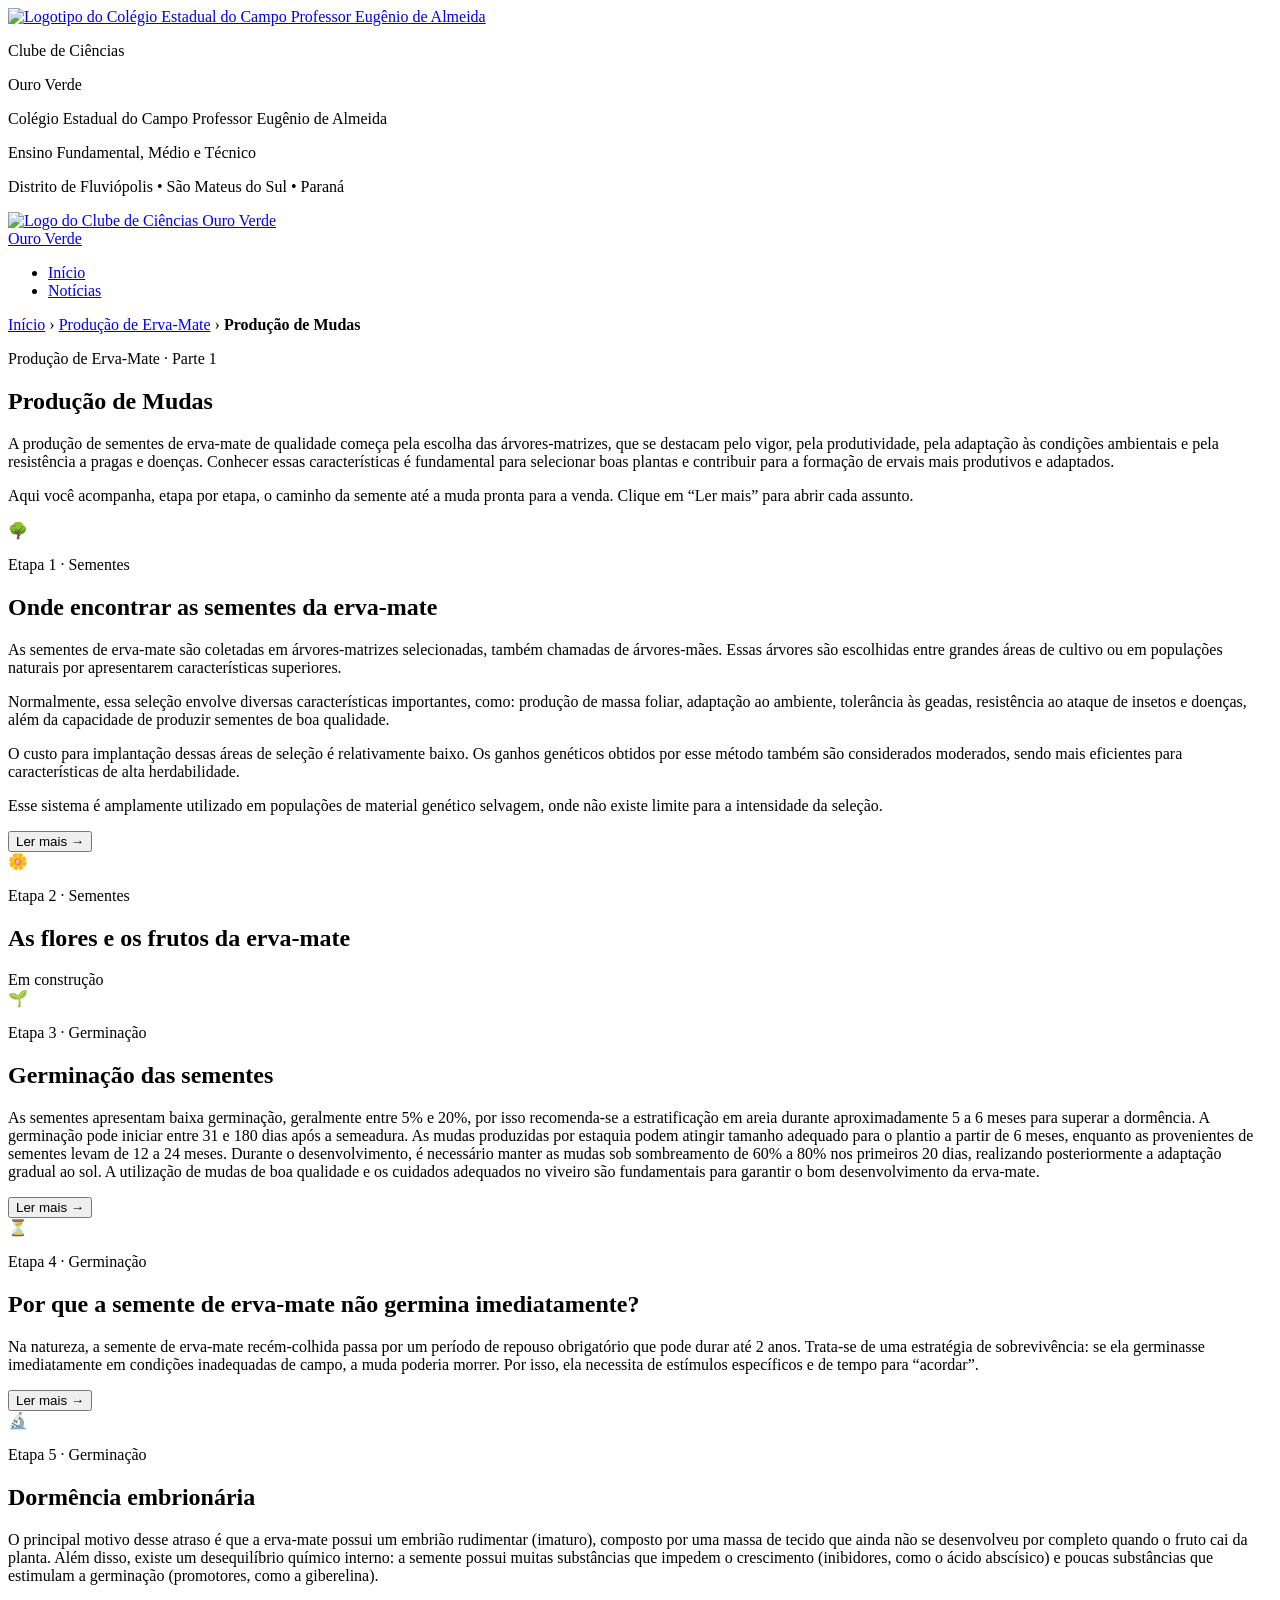
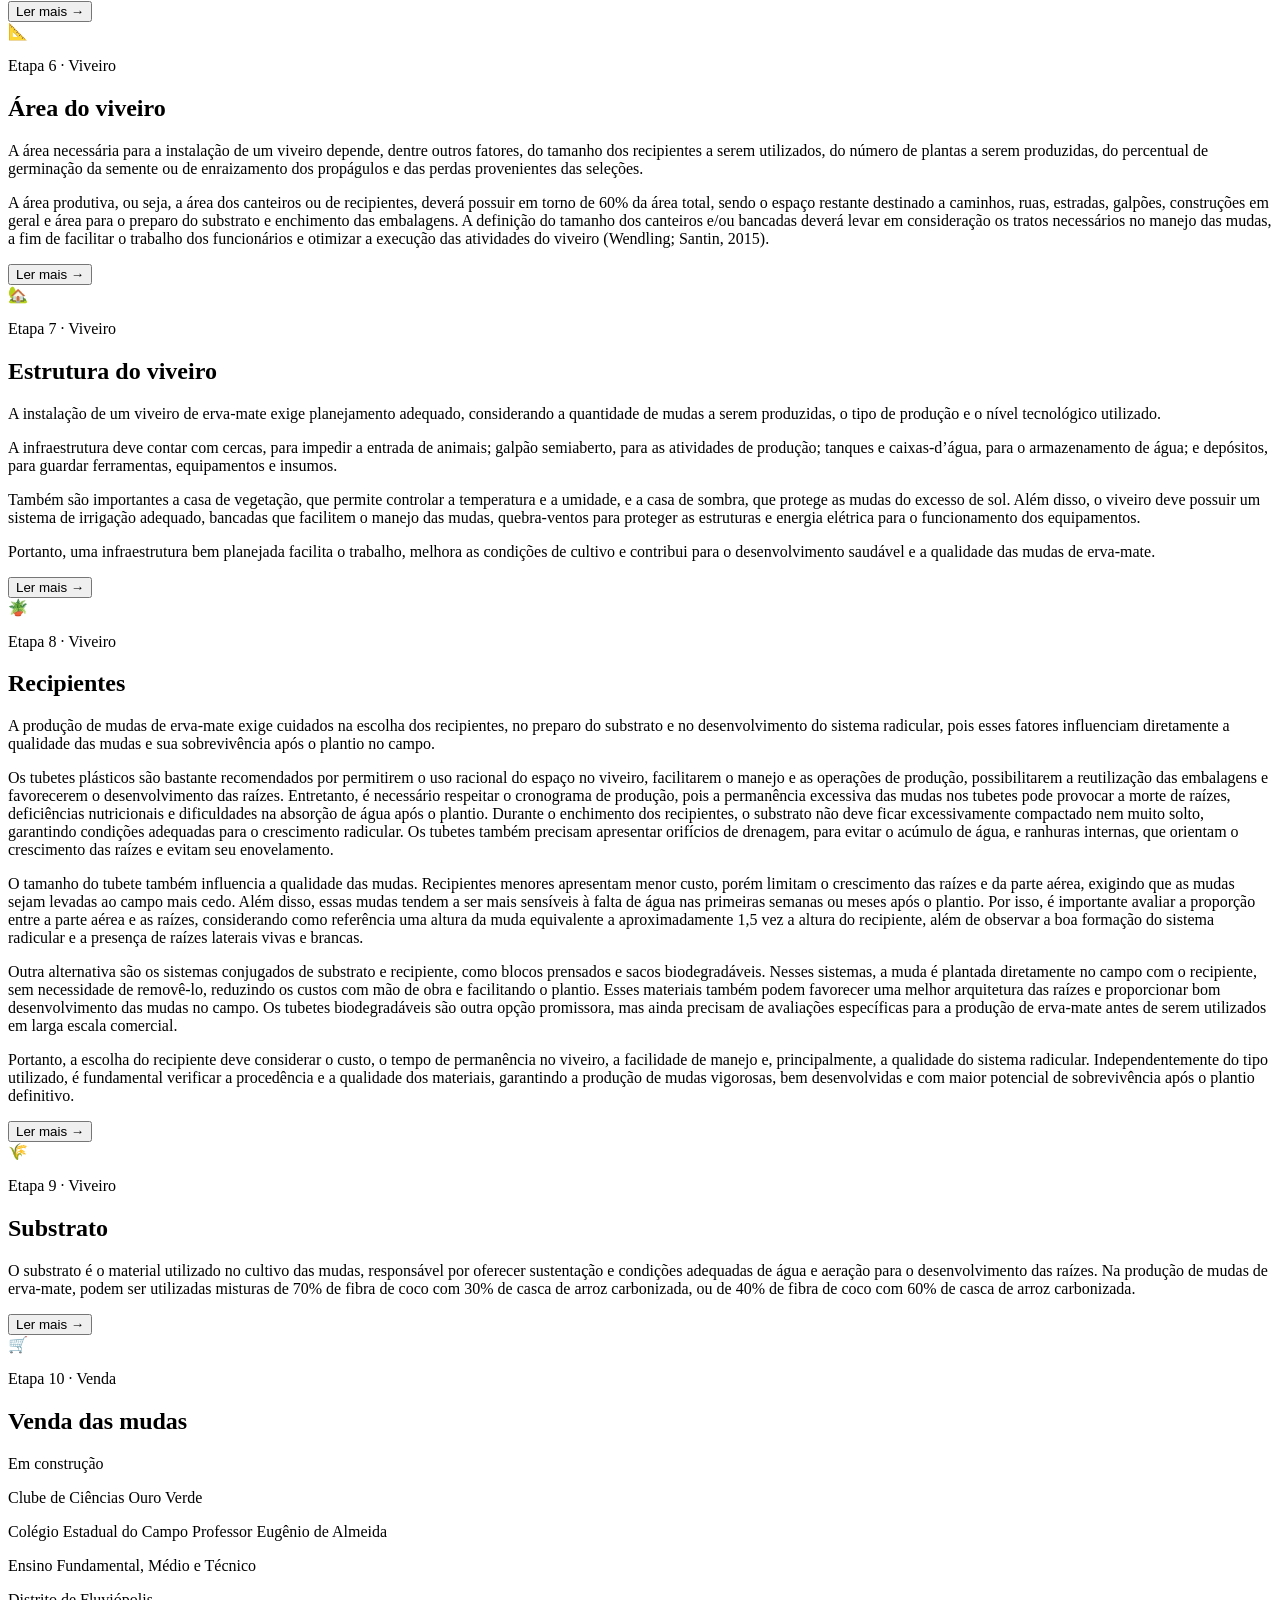
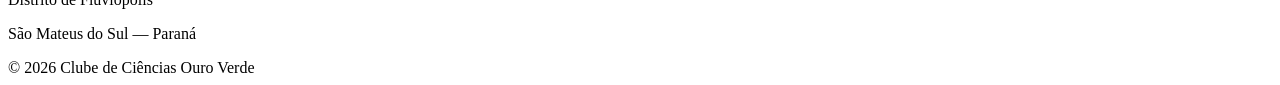
==== producao-mudas.html @ cf9c7bfd "Add files via upload Adição de imagens, e novas alterações em páginas, aguardando pullrequest de Mur" ====
<!DOCTYPE html>
<html lang="pt-BR">
<head>
    <!-- =====================================================
         CONFIGURAÇÕES DA PÁGINA
    ====================================================== -->
    <meta charset="UTF-8">
    <meta
        name="viewport"
        content="width=device-width, initial-scale=1.0"
    >
    <meta
        name="description"
        content="Da coleta de sementes à venda de mudas de erva-mate: germinação, dormência, viveiro, recipientes e substrato."
    >
    <meta
        name="author"
        content="Clube de Ciências Ouro Verde"
    >
    <meta
        name="theme-color"
        content="#123d24"
    >
    <title>Produção de Mudas | Clube de Ciências Ouro Verde</title>

    <!-- FONTES (não alterar) -->
    <link rel="preconnect" href="https://fonts.googleapis.com">
    <link
        rel="preconnect"
        href="https://fonts.gstatic.com"
        crossorigin
    >
    <link
        href="https://fonts.googleapis.com/css2?family=Cinzel:wght@600;700&family=Montserrat:wght@400;500;600;700&display=swap"
        rel="stylesheet"
    >

    <!-- CSS (não alterar)
         Atenção: nas páginas da pasta "paginas" todos os
         caminhos começam com ../ (volta uma pasta). -->
    <link rel="stylesheet" href="../css/style.css?v=15">
    <link rel="stylesheet" href="../css/hero.css?v=15">
    <link rel="stylesheet" href="../css/paginas.css?v=15">
    <link rel="stylesheet" href="../css/responsivo.css?v=15">
</head>
<body>
    <!-- ======================================
         CABEÇALHO / BANNER
         (igual ao da página inicial — não alterar)
    ======================================= -->
    <header
        class="cabecalho-principal"
        id="inicio"
    >
        <div class="cabecalho-sobreposicao">
            <div class="cabecalho-conteudo">
                <!-- LOGO DO COLÉGIO -->
                <div class="area-logo area-logo-colegio">
                    <a
                        class="cabecalho-logo logo-colegio"
                        href="../index.html"
                        aria-label="Página inicial"
                    >
                        <img
                            src="../imagens/logos/logo-eugenio.png"
                            alt="Logotipo do Colégio Estadual do Campo Professor Eugênio de Almeida"
                        >
                    </a>
                </div>
                <!-- NOME DO SITE -->
                <div class="cabecalho-texto">
                    <p class="cabecalho-linha-menor">
                        Clube de Ciências
                    </p>
                    <p class="cabecalho-titulo">
                        Ouro Verde
                    </p>
                    <div class="linha-decorativa"></div>
                    <p class="cabecalho-escola">
                        Colégio Estadual do Campo Professor Eugênio de Almeida
                    </p>
                    <p class="cabecalho-niveis">
                        Ensino Fundamental, Médio e Técnico
                    </p>
                    <p class="cabecalho-local">
                        Distrito de Fluviópolis • São Mateus do Sul • Paraná
                    </p>
                </div>
                <!-- LOGO DO CLUBE -->
                <div class="area-logo">
                    <a
                        class="cabecalho-logo"
                        href="../index.html"
                        aria-label="Clube de Ciências Ouro Verde"
                    >
                        <img
                            src="../imagens/logos/logo-clube.png"
                            alt="Logo do Clube de Ciências Ouro Verde"
                        >
                    </a>
                </div>
            </div>
        </div>
    </header>

    <!-- ======================================
         MENU FIXO (não alterar)
         Só tem Início e Notícias. As outras páginas
         são abertas pelos cartões da página inicial.
    ======================================= -->
    <nav
        class="menu-principal"
        aria-label="Menu principal"
    >
        <div class="menu-container">
            <a
                class="menu-marca"
                href="../index.html"
            >
                Ouro Verde
            </a>
            <ul class="menu-lista">
                <li>
                    <a href="../index.html">
                        Início
                    </a>
                </li>
                <li>
                    <a href="noticias.html">
                        Notícias
                    </a>
                </li>
            </ul>
        </div>
    </nav>

    <!-- ======================================
         CONTEÚDO PRINCIPAL
         A PARTIR DAQUI CADA PÁGINA É DIFERENTE.
    ======================================= -->
    <main class="pagina-interna">

        <!-- ABERTURA DA PÁGINA: trilha, rótulo, título e introdução -->
        <section class="abertura-pagina">
            <div class="container">
                <!-- Trilha: mostra onde o visitante está -->
                <nav class="trilha" aria-label="Você está em">
                    <a href="../index.html">Início</a>
                    <span>›</span>
                    <a href="producao-erva-mate.html">Produção de Erva-Mate</a>
                    <span>›</span>
                    <strong>Produção de Mudas</strong>
                </nav>
                <p class="rotulo-secao">
                    Produção de Erva-Mate · Parte 1
                </p>
                <h1>
                    Produção de Mudas
                </h1>
                <div class="linha-titulo"></div>
                <div class="introducao-pagina">
                    <p>
                        A produção de sementes de erva-mate de qualidade começa pela
                        escolha das árvores-matrizes, que se destacam pelo vigor, pela
                        produtividade, pela adaptação às condições ambientais e pela
                        resistência a pragas e doenças. Conhecer essas características é
                        fundamental para selecionar boas plantas e contribuir para a
                        formação de ervais mais produtivos e adaptados.
                    </p>
                    <p>
                        Aqui você acompanha, etapa por etapa, o caminho da semente até a
                        muda pronta para a venda. Clique em “Ler mais” para abrir cada
                        assunto.
                    </p>
                </div>
            </div>
        </section>

        <!-- CONTEÚDO DA PÁGINA -->
        <section class="conteudo-pagina">
            <div class="container">

                <!-- ===== COMEÇAR O CONTEÚDO AQUI ===== -->

                <div class="grade-topicos">

                    <!-- CARTÃO: Onde encontrar as sementes da erva-mate -->
                    <article class="card-topico">
                        <div class="card-topico-imagem">🌳</div>
                        <div class="card-topico-conteudo">
                            <p class="card-topico-etapa">Etapa 1 · Sementes</p>
                            <h2>
                                Onde encontrar as sementes da erva-mate
                            </h2>
                            <div class="card-topico-texto">
                            <p>
                                As sementes de erva-mate são coletadas em árvores-matrizes
                                selecionadas, também chamadas de árvores-mães. Essas árvores são
                                escolhidas entre grandes áreas de cultivo ou em populações
                                naturais por apresentarem características superiores.
                            </p>
                            <p>
                                Normalmente, essa seleção envolve diversas características
                                importantes, como: produção de massa foliar, adaptação ao
                                ambiente, tolerância às geadas, resistência ao ataque de insetos e
                                doenças, além da capacidade de produzir sementes de boa qualidade.
                            </p>
                            <p>
                                O custo para implantação dessas áreas de seleção é relativamente
                                baixo. Os ganhos genéticos obtidos por esse método também são
                                considerados moderados, sendo mais eficientes para características
                                de alta herdabilidade.
                            </p>
                            <p>
                                Esse sistema é amplamente utilizado em populações de material
                                genético selvagem, onde não existe limite para a intensidade da
                                seleção.
                            </p>
                            </div>
                            <button class="card-topico-botao" type="button">
                                Ler mais →
                            </button>
                        </div>
                    </article>

                    <!-- CARTÃO EM CONSTRUÇÃO: As flores e os frutos da erva-mate
                         O título já existia, mas ainda falta o texto.
                         Quando o texto estiver pronto, troque este
                         cartão pelo MODELO 1 (fim da página). -->
                    <article class="card-topico em-construcao">
                        <div class="card-topico-imagem">🌼</div>
                        <div class="card-topico-conteudo">
                            <p class="card-topico-etapa">Etapa 2 · Sementes</p>
                            <h2>
                                As flores e os frutos da erva-mate
                            </h2>
                            <span class="selo-construcao">Em construção</span>
                        </div>
                    </article>

                    <!-- CARTÃO: Germinação das sementes -->
                    <article class="card-topico">
                        <div class="card-topico-imagem">🌱</div>
                        <div class="card-topico-conteudo">
                            <p class="card-topico-etapa">Etapa 3 · Germinação</p>
                            <h2>
                                Germinação das sementes
                            </h2>
                            <div class="card-topico-texto">
                            <p>
                                As sementes apresentam baixa germinação, geralmente entre 5% e
                                20%, por isso recomenda-se a estratificação em areia durante
                                aproximadamente 5 a 6 meses para superar a dormência. A germinação
                                pode iniciar entre 31 e 180 dias após a semeadura. As mudas
                                produzidas por estaquia podem atingir tamanho adequado para o
                                plantio a partir de 6 meses, enquanto as provenientes de sementes
                                levam de 12 a 24 meses. Durante o desenvolvimento, é necessário
                                manter as mudas sob sombreamento de 60% a 80% nos primeiros 20
                                dias, realizando posteriormente a adaptação gradual ao sol. A
                                utilização de mudas de boa qualidade e os cuidados adequados no
                                viveiro são fundamentais para garantir o bom desenvolvimento da
                                erva-mate.
                            </p>
                            </div>
                            <button class="card-topico-botao" type="button">
                                Ler mais →
                            </button>
                        </div>
                    </article>

                    <!-- O cartão "Período de vários meses até a germinação (Tempo)"
                         tinha exatamente o mesmo texto de "Germinação das
                         sementes" e foi retirado. Para mantê-lo, escreva um
                         texto novo usando o MODELO 1. -->

                    <!-- CARTÃO: Por que a semente de erva-mate não germina imediatamente? -->
                    <article class="card-topico">
                        <div class="card-topico-imagem">⏳</div>
                        <div class="card-topico-conteudo">
                            <p class="card-topico-etapa">Etapa 4 · Germinação</p>
                            <h2>
                                Por que a semente de erva-mate não germina imediatamente?
                            </h2>
                            <div class="card-topico-texto">
                            <p>
                                Na natureza, a semente de erva-mate recém-colhida passa por um
                                período de repouso obrigatório que pode durar até 2 anos. Trata-se
                                de uma estratégia de sobrevivência: se ela germinasse
                                imediatamente em condições inadequadas de campo, a muda poderia
                                morrer. Por isso, ela necessita de estímulos específicos e de
                                tempo para “acordar”.
                            </p>
                            </div>
                            <button class="card-topico-botao" type="button">
                                Ler mais →
                            </button>
                        </div>
                    </article>

                    <!-- CARTÃO: Dormência embrionária -->
                    <article class="card-topico">
                        <div class="card-topico-imagem">🔬</div>
                        <div class="card-topico-conteudo">
                            <p class="card-topico-etapa">Etapa 5 · Germinação</p>
                            <h2>
                                Dormência embrionária
                            </h2>
                            <div class="card-topico-texto">
                            <p>
                                O principal motivo desse atraso é que a erva-mate possui um
                                embrião rudimentar (imaturo), composto por uma massa de tecido que
                                ainda não se desenvolveu por completo quando o fruto cai da
                                planta. Além disso, existe um desequilíbrio químico interno: a
                                semente possui muitas substâncias que impedem o crescimento
                                (inibidores, como o ácido abscísico) e poucas substâncias que
                                estimulam a germinação (promotores, como a giberelina).
                            </p>
                            </div>
                            <button class="card-topico-botao" type="button">
                                Ler mais →
                            </button>
                        </div>
                    </article>

                    <!-- CARTÃO: Área do viveiro -->
                    <article class="card-topico">
                        <div class="card-topico-imagem">📐</div>
                        <div class="card-topico-conteudo">
                            <p class="card-topico-etapa">Etapa 6 · Viveiro</p>
                            <h2>
                                Área do viveiro
                            </h2>
                            <div class="card-topico-texto">
                            <p>
                                A área necessária para a instalação de um viveiro depende, dentre
                                outros fatores, do tamanho dos recipientes a serem utilizados, do
                                número de plantas a serem produzidas, do percentual de germinação
                                da semente ou de enraizamento dos propágulos e das perdas
                                provenientes das seleções.
                            </p>
                            <p>
                                A área produtiva, ou seja, a área dos canteiros ou de recipientes,
                                deverá possuir em torno de 60% da área total, sendo o espaço
                                restante destinado a caminhos, ruas, estradas, galpões,
                                construções em geral e área para o preparo do substrato e
                                enchimento das embalagens. A definição do tamanho dos canteiros
                                e/ou bancadas deverá levar em consideração os tratos necessários
                                no manejo das mudas, a fim de facilitar o trabalho dos
                                funcionários e otimizar a execução das atividades do viveiro
                                (Wendling; Santin, 2015).
                            </p>
                            </div>
                            <button class="card-topico-botao" type="button">
                                Ler mais →
                            </button>
                        </div>
                    </article>

                    <!-- CARTÃO: Estrutura do viveiro -->
                    <article class="card-topico">
                        <div class="card-topico-imagem">🏡</div>
                        <div class="card-topico-conteudo">
                            <p class="card-topico-etapa">Etapa 7 · Viveiro</p>
                            <h2>
                                Estrutura do viveiro
                            </h2>
                            <div class="card-topico-texto">
                            <p>
                                A instalação de um viveiro de erva-mate exige planejamento
                                adequado, considerando a quantidade de mudas a serem produzidas, o
                                tipo de produção e o nível tecnológico utilizado.
                            </p>
                            <p>
                                A infraestrutura deve contar com cercas, para impedir a entrada de
                                animais; galpão semiaberto, para as atividades de produção;
                                tanques e caixas-d’água, para o armazenamento de água; e
                                depósitos, para guardar ferramentas, equipamentos e insumos.
                            </p>
                            <p>
                                Também são importantes a casa de vegetação, que permite controlar
                                a temperatura e a umidade, e a casa de sombra, que protege as
                                mudas do excesso de sol. Além disso, o viveiro deve possuir um
                                sistema de irrigação adequado, bancadas que facilitem o manejo das
                                mudas, quebra-ventos para proteger as estruturas e energia
                                elétrica para o funcionamento dos equipamentos.
                            </p>
                            <p>
                                Portanto, uma infraestrutura bem planejada facilita o trabalho,
                                melhora as condições de cultivo e contribui para o desenvolvimento
                                saudável e a qualidade das mudas de erva-mate.
                            </p>
                            </div>
                            <button class="card-topico-botao" type="button">
                                Ler mais →
                            </button>
                        </div>
                    </article>

                    <!-- CARTÃO: Recipientes -->
                    <article class="card-topico">
                        <div class="card-topico-imagem">🪴</div>
                        <div class="card-topico-conteudo">
                            <p class="card-topico-etapa">Etapa 8 · Viveiro</p>
                            <h2>
                                Recipientes
                            </h2>
                            <div class="card-topico-texto">
                            <p>
                                A produção de mudas de erva-mate exige cuidados na escolha dos
                                recipientes, no preparo do substrato e no desenvolvimento do
                                sistema radicular, pois esses fatores influenciam diretamente a
                                qualidade das mudas e sua sobrevivência após o plantio no campo.
                            </p>
                            <p>
                                Os tubetes plásticos são bastante recomendados por permitirem o
                                uso racional do espaço no viveiro, facilitarem o manejo e as
                                operações de produção, possibilitarem a reutilização das
                                embalagens e favorecerem o desenvolvimento das raízes. Entretanto,
                                é necessário respeitar o cronograma de produção, pois a
                                permanência excessiva das mudas nos tubetes pode provocar a morte
                                de raízes, deficiências nutricionais e dificuldades na absorção de
                                água após o plantio. Durante o enchimento dos recipientes, o
                                substrato não deve ficar excessivamente compactado nem muito
                                solto, garantindo condições adequadas para o crescimento
                                radicular. Os tubetes também precisam apresentar orifícios de
                                drenagem, para evitar o acúmulo de água, e ranhuras internas, que
                                orientam o crescimento das raízes e evitam seu enovelamento.
                            </p>
                            <p>
                                O tamanho do tubete também influencia a qualidade das mudas.
                                Recipientes menores apresentam menor custo, porém limitam o
                                crescimento das raízes e da parte aérea, exigindo que as mudas
                                sejam levadas ao campo mais cedo. Além disso, essas mudas tendem a
                                ser mais sensíveis à falta de água nas primeiras semanas ou meses
                                após o plantio. Por isso, é importante avaliar a proporção entre a
                                parte aérea e as raízes, considerando como referência uma altura
                                da muda equivalente a aproximadamente 1,5 vez a altura do
                                recipiente, além de observar a boa formação do sistema radicular e
                                a presença de raízes laterais vivas e brancas.
                            </p>
                            <p>
                                Outra alternativa são os sistemas conjugados de substrato e
                                recipiente, como blocos prensados e sacos biodegradáveis. Nesses
                                sistemas, a muda é plantada diretamente no campo com o recipiente,
                                sem necessidade de removê-lo, reduzindo os custos com mão de obra
                                e facilitando o plantio. Esses materiais também podem favorecer
                                uma melhor arquitetura das raízes e proporcionar bom
                                desenvolvimento das mudas no campo. Os tubetes biodegradáveis são
                                outra opção promissora, mas ainda precisam de avaliações
                                específicas para a produção de erva-mate antes de serem utilizados
                                em larga escala comercial.
                            </p>
                            <p>
                                Portanto, a escolha do recipiente deve considerar o custo, o tempo
                                de permanência no viveiro, a facilidade de manejo e,
                                principalmente, a qualidade do sistema radicular.
                                Independentemente do tipo utilizado, é fundamental verificar a
                                procedência e a qualidade dos materiais, garantindo a produção de
                                mudas vigorosas, bem desenvolvidas e com maior potencial de
                                sobrevivência após o plantio definitivo.
                            </p>
                            </div>
                            <button class="card-topico-botao" type="button">
                                Ler mais →
                            </button>
                        </div>
                    </article>

                    <!-- CARTÃO: Substrato -->
                    <article class="card-topico">
                        <div class="card-topico-imagem">🌾</div>
                        <div class="card-topico-conteudo">
                            <p class="card-topico-etapa">Etapa 9 · Viveiro</p>
                            <h2>
                                Substrato
                            </h2>
                            <div class="card-topico-texto">
                            <p>
                                O substrato é o material utilizado no cultivo das mudas,
                                responsável por oferecer sustentação e condições adequadas de água
                                e aeração para o desenvolvimento das raízes. Na produção de mudas
                                de erva-mate, podem ser utilizadas misturas de 70% de fibra de
                                coco com 30% de casca de arroz carbonizada, ou de 40% de fibra de
                                coco com 60% de casca de arroz carbonizada.
                            </p>
                            </div>
                            <button class="card-topico-botao" type="button">
                                Ler mais →
                            </button>
                        </div>
                    </article>

                    <!-- CARTÃO EM CONSTRUÇÃO: Venda das mudas
                         Última etapa: da muda pronta até a comercialização.
                         Quando o texto estiver pronto, troque este
                         cartão pelo MODELO 1 (fim da página). -->
                    <article class="card-topico em-construcao">
                        <div class="card-topico-imagem">🛒</div>
                        <div class="card-topico-conteudo">
                            <p class="card-topico-etapa">Etapa 10 · Venda</p>
                            <h2>
                                Venda das mudas
                            </h2>
                            <span class="selo-construcao">Em construção</span>
                        </div>
                    </article>

                </div>

                <!-- =========================================
                     MODELOS DE CARTÕES PARA COPIAR
                     Para usar: copie o modelo, cole DENTRO da
                     <div class="grade-topicos"> (antes do </div>)
                     e troque os textos. Sempre copie desde
                     <article até </article>.

                     Só aparece no cartão o começo do texto.
                     O texto completo abre numa janela ao
                     clicar em "Ler mais".

                     MODELO 1 — CARTÃO COM EMOJI
                    <article class="card-topico">
                        <div class="card-topico-imagem">🌱</div>
                        <div class="card-topico-conteudo">
                            <p class="card-topico-etapa">Assunto</p>
                            <h2>
                                Título do assunto
                            </h2>
                            <div class="card-topico-texto">
                                <p>
                                    Primeiro parágrafo.
                                </p>
                                <p>
                                    Segundo parágrafo.
                                </p>
                                <p class="fonte-texto">
                                    Fonte: SOBRENOME, Nome. Título. Ano.
                                </p>
                            </div>
                            <button class="card-topico-botao" type="button">
                                Ler mais →
                            </button>
                        </div>
                    </article>

                     MODELO 2 — CARTÃO COM FOTO
                     (troque só a primeira linha do MODELO 1)
                        <div class="card-topico-imagem">
                            <img
                                src="../imagens/NOME-DA-PASTA/nome-da-foto.jpg"
                                alt="Descreva o que aparece na foto"
                                data-legenda="Foto: coordenação do Clube de Ciências Ouro Verde."
                            >
                        </div>
                ========================================== -->

                <!-- ===== TERMINAR O CONTEÚDO AQUI ===== -->

            </div>
        </section>

    </main>

    <!-- ======================================
         RODAPÉ (não alterar)
    ======================================= -->
    <footer class="rodape-principal">
        <div class="container rodape-conteudo">
            <div>
                <p class="rodape-titulo">
                    Clube de Ciências Ouro Verde
                </p>
                <p>
                    Colégio Estadual do Campo Professor Eugênio de Almeida
                </p>
            </div>
            <div class="rodape-localizacao">
                <p>
                    Ensino Fundamental, Médio e Técnico
                </p>
                <p>
                    Distrito de Fluviópolis
                </p>
                <p>
                    São Mateus do Sul — Paraná
                </p>
            </div>
        </div>
        <div class="rodape-final">
            © 2026 Clube de Ciências Ouro Verde
        </div>
    </footer>

    <!-- Faz os cartões abrirem numa janela (não alterar) -->
    <script src="../js/cartoes.js?v=15"></script>
</body>
</html>
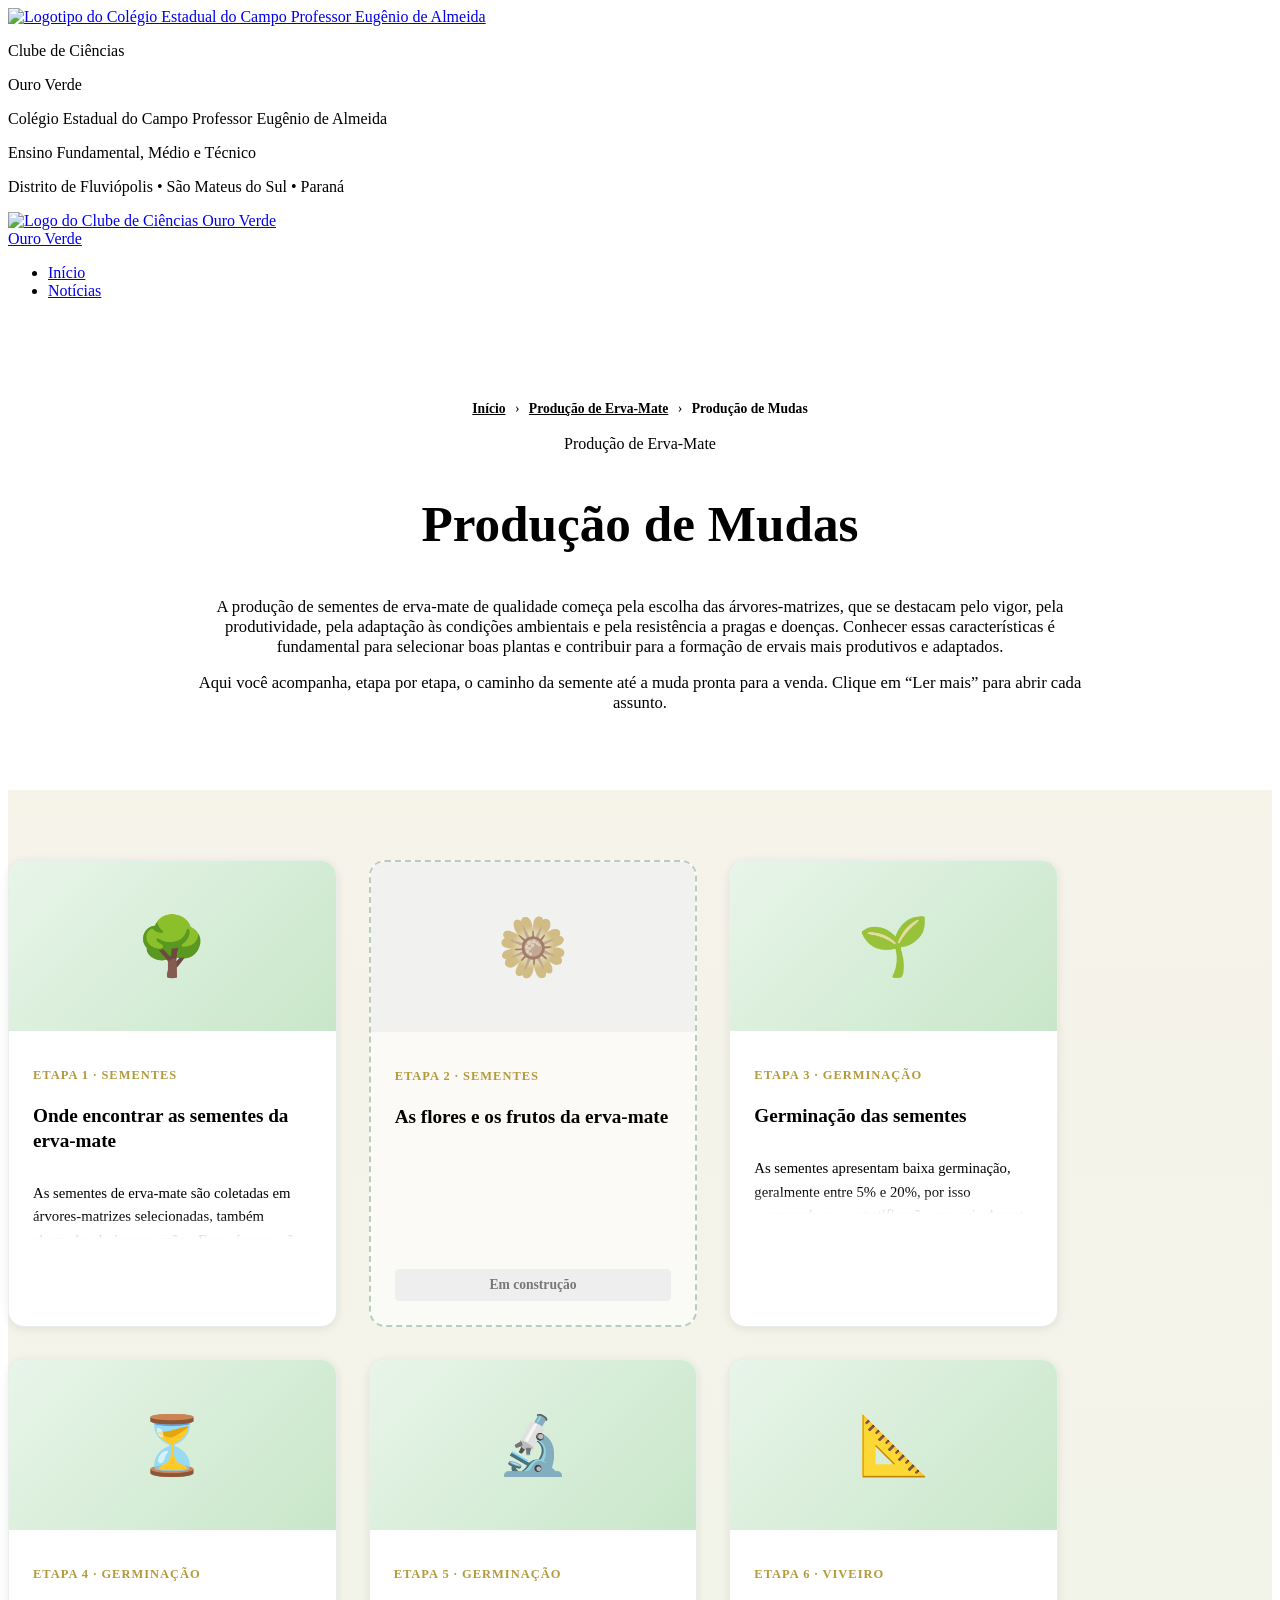
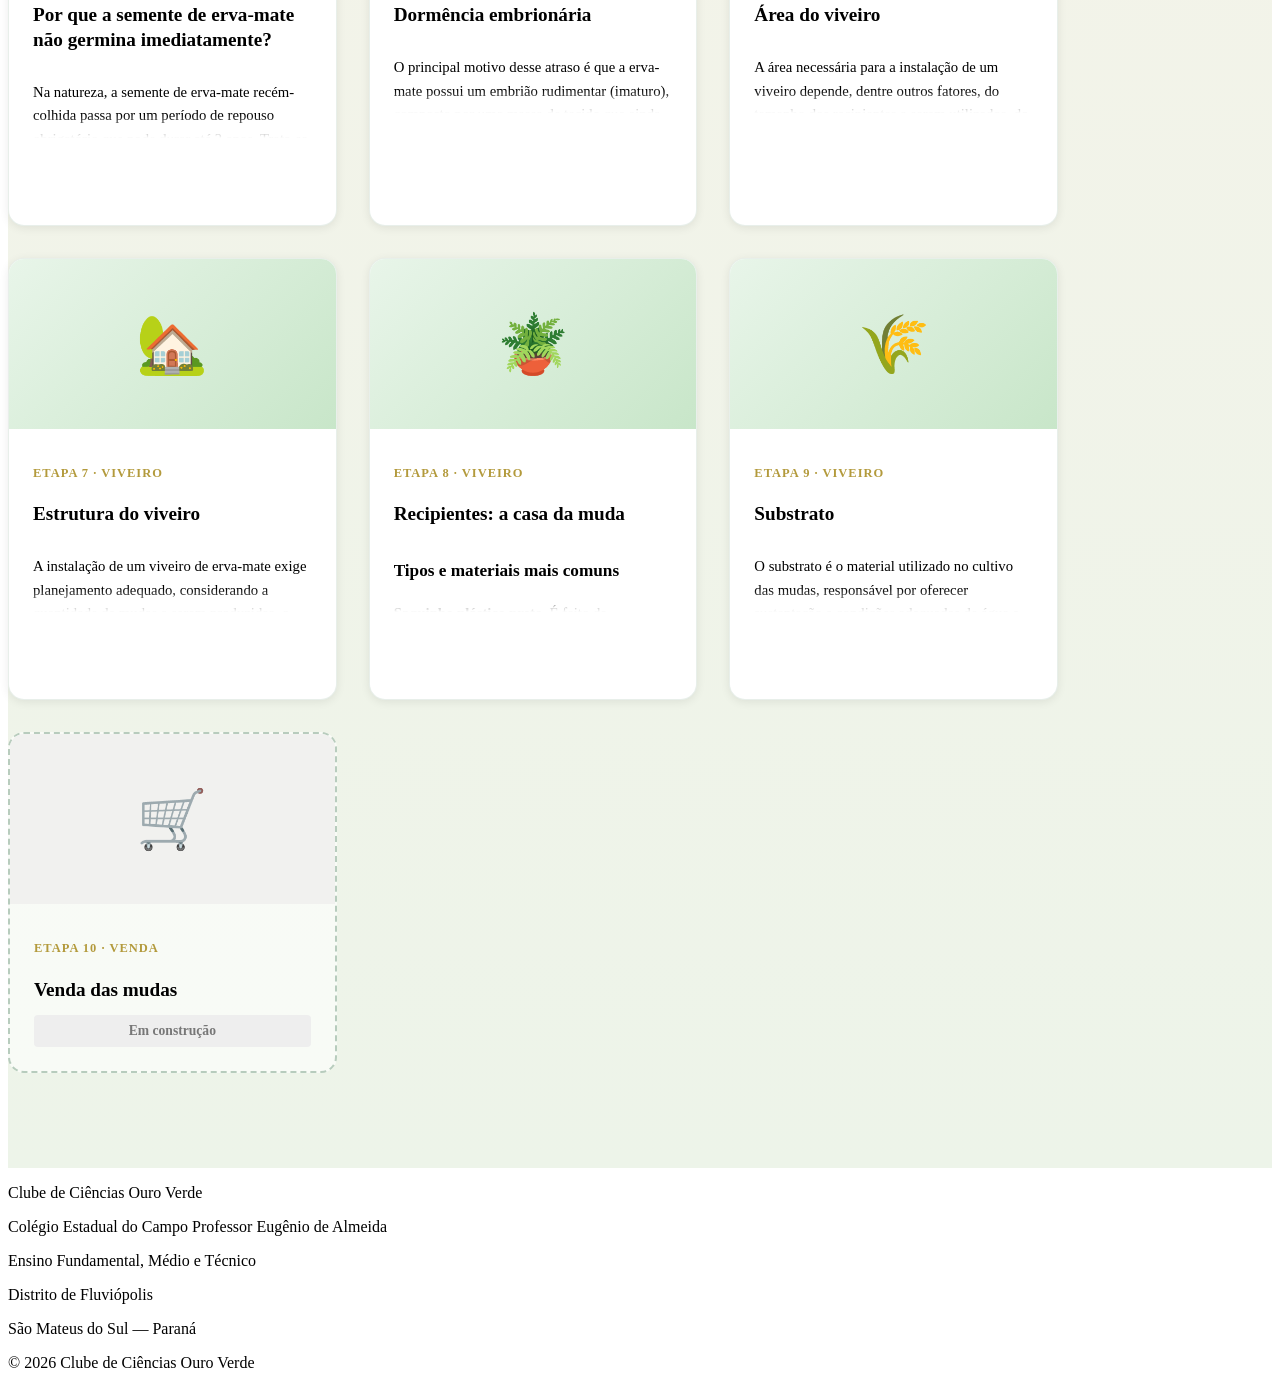
==== commit a1542535: "Add files via upload" ====
--- a/producao-mudas.html
+++ b/producao-mudas.html
@@ -152,7 +152,7 @@
                     <strong>Produção de Mudas</strong>
                 </nav>
                 <p class="rotulo-secao">
-                    Produção de Erva-Mate · Parte 1
+                    Produção de Erva-Mate 
                 </p>
                 <h1>
                     Produção de Mudas
@@ -396,69 +396,230 @@
                         </div>
                     </article>
 
-                    <!-- CARTÃO: Recipientes -->
+                    <!-- CARTÃO: Recipientes
+                         Foto principal ainda não tirada: quando existir
+                         imagens/recipientes/tres-tipos-recipientes.jpg,
+                         troque o emoji pelo MODELO 2 (fim da página).
+                         Sugestão de foto: saquinho preto, tubete e
+                         recipiente biodegradável lado a lado, cada um com
+                         uma muda do mesmo tamanho, fundo liso. -->
                     <article class="card-topico">
                         <div class="card-topico-imagem">🪴</div>
                         <div class="card-topico-conteudo">
                             <p class="card-topico-etapa">Etapa 8 · Viveiro</p>
                             <h2>
-                                Recipientes
-                            </h2>
-                            <div class="card-topico-texto">
-                            <p>
-                                A produção de mudas de erva-mate exige cuidados na escolha dos
-                                recipientes, no preparo do substrato e no desenvolvimento do
-                                sistema radicular, pois esses fatores influenciam diretamente a
-                                qualidade das mudas e sua sobrevivência após o plantio no campo.
-                            </p>
-                            <p>
-                                Os tubetes plásticos são bastante recomendados por permitirem o
-                                uso racional do espaço no viveiro, facilitarem o manejo e as
-                                operações de produção, possibilitarem a reutilização das
-                                embalagens e favorecerem o desenvolvimento das raízes. Entretanto,
-                                é necessário respeitar o cronograma de produção, pois a
-                                permanência excessiva das mudas nos tubetes pode provocar a morte
-                                de raízes, deficiências nutricionais e dificuldades na absorção de
-                                água após o plantio. Durante o enchimento dos recipientes, o
-                                substrato não deve ficar excessivamente compactado nem muito
-                                solto, garantindo condições adequadas para o crescimento
-                                radicular. Os tubetes também precisam apresentar orifícios de
-                                drenagem, para evitar o acúmulo de água, e ranhuras internas, que
-                                orientam o crescimento das raízes e evitam seu enovelamento.
-                            </p>
-                            <p>
-                                O tamanho do tubete também influencia a qualidade das mudas.
-                                Recipientes menores apresentam menor custo, porém limitam o
-                                crescimento das raízes e da parte aérea, exigindo que as mudas
-                                sejam levadas ao campo mais cedo. Além disso, essas mudas tendem a
-                                ser mais sensíveis à falta de água nas primeiras semanas ou meses
-                                após o plantio. Por isso, é importante avaliar a proporção entre a
-                                parte aérea e as raízes, considerando como referência uma altura
-                                da muda equivalente a aproximadamente 1,5 vez a altura do
-                                recipiente, além de observar a boa formação do sistema radicular e
-                                a presença de raízes laterais vivas e brancas.
-                            </p>
-                            <p>
-                                Outra alternativa são os sistemas conjugados de substrato e
-                                recipiente, como blocos prensados e sacos biodegradáveis. Nesses
-                                sistemas, a muda é plantada diretamente no campo com o recipiente,
-                                sem necessidade de removê-lo, reduzindo os custos com mão de obra
-                                e facilitando o plantio. Esses materiais também podem favorecer
-                                uma melhor arquitetura das raízes e proporcionar bom
-                                desenvolvimento das mudas no campo. Os tubetes biodegradáveis são
-                                outra opção promissora, mas ainda precisam de avaliações
-                                específicas para a produção de erva-mate antes de serem utilizados
-                                em larga escala comercial.
-                            </p>
-                            <p>
-                                Portanto, a escolha do recipiente deve considerar o custo, o tempo
-                                de permanência no viveiro, a facilidade de manejo e,
-                                principalmente, a qualidade do sistema radicular.
-                                Independentemente do tipo utilizado, é fundamental verificar a
-                                procedência e a qualidade dos materiais, garantindo a produção de
-                                mudas vigorosas, bem desenvolvidas e com maior potencial de
-                                sobrevivência após o plantio definitivo.
-                            </p>
+                                Recipientes: a casa da muda
+                            </h2>
+                            <div class="card-topico-texto">
+                                <h3>Tipos e materiais mais comuns</h3>
+                                <p>
+                                    <strong>Saquinho plástico preto.</strong> É feito de polietileno
+                                    (Oliveira et al., 2016) e tem pequenos furos para a água escorrer
+                                    (Ideflor-Bio, [2019?]). É barato e ainda é o recipiente usado na maioria dos
+                                    viveiros de erva-mate (Gaiad, 2014).
+                                </p>
+                                <p>
+                                    <strong>Tubete.</strong> É um cone de plástico duro (polipropileno) com um furo no
+                                    fundo (Ideflor-Bio, [2019?]). Por dentro, tem estrias, linhas em relevo que guiam
+                                    as raízes para baixo e evitam que elas cresçam enroladas (Wendling et al., 2020).
+                                    Os tubetes ficam encaixados em bandejas (Wendling; Brondani, 2015).
+                                </p>
+
+                                <!-- FOTO A TIRAR (tire o comentário quando a foto estiver em imagens/recipientes/):
+                                FOTO 2: close de um tubete vazio cortado ao meio, mostrando as
+                                     estrias internas e o furo do fundo. 
+                                <figure class="card-topico-foto">
+                                    <img
+                                        src="../imagens/recipientes/tubete-estrias-furo.jpg"
+                                        alt="Tubete plástico cortado ao meio mostrando as estrias internas e o furo no fundo"
+                                        data-legenda="Foto: coordenação do Clube de Ciências Ouro Verde."
+                                    >
+                                    <figcaption>Foto: coordenação do Clube de Ciências Ouro Verde.</figcaption>
+                                </figure>
+                                -->
+
+                                <p>
+                                    <strong>Recipientes biodegradáveis.</strong> São feitos de materiais que se desfazem
+                                    no solo: fibra de celulose, como o Paperpot®; fibra de milho, como o Plantpaper®;
+                                    ou amido de milho com carbonato de cálcio, como o BGC® (Porath, 2022). Outro
+                                    exemplo testado com erva-mate é o Ellepot® (Teixeira et al., 2026). Existem também
+                                    vasos e tubetes de fibra reciclada de embalagens longa vida (Oliveira et al., 2016).
+                                </p>
+
+                                <h3>Tamanhos</h3>
+                                <p>
+                                    O tamanho é medido em <strong>centímetros cúbicos (cm³)</strong>, o volume de
+                                    substrato que cabe no recipiente. Um tubete de 110 cm³ guarda pouco mais de meio
+                                    copo americano. Os sacos plásticos também costumam ser descritos pela largura e pela
+                                    altura. O Quadro 1 reúne os tamanhos citados nas pesquisas.
+                                </p>
+
+                                <figure class="quadro">
+                                    <figcaption class="quadro-titulo">
+                                        Quadro 1 – Tamanhos de recipientes para mudas de erva-mate citados nas pesquisas
+                                    </figcaption>
+                                    <table class="quadro-tabela">
+                                        <thead>
+                                            <tr>
+                                                <th scope="col">Recipiente</th>
+                                                <th scope="col">Tamanhos citados</th>
+                                                <th scope="col">Autores</th>
+                                            </tr>
+                                        </thead>
+                                        <tbody>
+                                            <tr>
+                                                <td>Tubete plástico</td>
+                                                <td>50, 55, 75 a 110, 115, 280 e 310 cm³; 3,0 cm × 12,6 cm e 4,0 cm × 14,0 cm; altura mínima de 11 cm</td>
+                                                <td>Gaiad (2014); Wendling e Brondani (2015); Wendling et al. (2020); Teixeira et al. (2026)</td>
+                                            </tr>
+                                            <tr>
+                                                <td>Saquinho plástico</td>
+                                                <td>7,5 cm × 18 cm; 10 cm × 15 cm; 15 cm × 20 cm; 15 cm × 25 cm; 500 cm³</td>
+                                                <td>Gaiad (2014); Wendling e Brondani (2015); Porath (2022); Ideflor-Bio ([2019?])</td>
+                                            </tr>
+                                            <tr>
+                                                <td>Biodegradáveis</td>
+                                                <td>BGC® 55 cm³; Plantpaper® 157 cm³; Ellepot® 235 cm³ (5 cm × 12 cm); Paperpot® 280 cm³</td>
+                                                <td>Porath (2022); Teixeira et al. (2026)</td>
+                                            </tr>
+                                        </tbody>
+                                    </table>
+                                    <p class="fonte-texto">
+                                        Fonte: elaborado pelo Clube de Ciências Ouro Verde (2026) com base em Gaiad (2014),
+                                        Wendling e Brondani (2015), Ideflor-Bio ([2019?]), Wendling et al. (2020),
+                                        Porath (2022) e Teixeira et al. (2026).
+                                    </p>
+                                </figure>
+
+                                <h3>Quais são os mais recomendados</h3>
+                                <p>
+                                    Para a erva-mate, o recipiente mais indicado é o tubete plástico. Segundo a Embrapa,
+                                    “para a produção de mudas de qualidade recomenda-se o uso do tubete plástico”
+                                    (Wendling et al., 2020, p. 13). O tamanho recomendado fica entre 75 cm³ e 110 cm³
+                                    (Wendling; Brondani, 2015; Pinto et al., 2024).
+                                </p>
+
+                                <!-- FOTO A TIRAR (tire o comentário quando a foto estiver em imagens/recipientes/):
+                                FOTO 3: muda pronta retirada do tubete, segura pela mão, mostrando
+                                     o torrão inteiro com raízes brancas sem enrolar; tubete vazio ao lado. 
+                                <figure class="card-topico-foto">
+                                    <img
+                                        src="../imagens/recipientes/muda-pronta-torrao-tubete.jpg"
+                                        alt="Mão segurando muda de erva-mate retirada do tubete, com torrão firme e raízes brancas, ao lado do tubete vazio"
+                                        data-legenda="Foto: coordenação do Clube de Ciências Ouro Verde."
+                                    >
+                                    <figcaption>Foto: coordenação do Clube de Ciências Ouro Verde.</figcaption>
+                                </figure>
+                                -->
+
+                                <p>
+                                    Os experimentos confirmam a escolha. No tubete de 110 cm³, todas as mudas
+                                    sobreviveram e chegaram a 22,2 cm de altura em 150 dias (Serber; Fragoso; Stuepp,
+                                    2020). Ele também não atrapalhou o crescimento das raízes até os 5 meses e teve
+                                    preço menor que o do recipiente biodegradável, como mostra a Tabela 1
+                                    (Teixeira et al., 2026).
+                                </p>
+
+                                <figure class="tabela">
+                                    <figcaption class="tabela-titulo">
+                                        Tabela 1 – Preço unitário de mudas de erva-mate produzidas em diferentes recipientes
+                                    </figcaption>
+                                    <table class="tabela-dados">
+                                        <thead>
+                                            <tr>
+                                                <th scope="col">Recipiente</th>
+                                                <th scope="col">Volume (cm³)</th>
+                                                <th scope="col">Preço por muda (R$)</th>
+                                            </tr>
+                                        </thead>
+                                        <tbody>
+                                            <tr>
+                                                <td>Tubete de polipropileno</td>
+                                                <td>50</td>
+                                                <td>1,50</td>
+                                            </tr>
+                                            <tr>
+                                                <td>Tubete de polipropileno</td>
+                                                <td>110</td>
+                                                <td>1,80</td>
+                                            </tr>
+                                            <tr>
+                                                <td>Ellepot® (biodegradável)</td>
+                                                <td>235</td>
+                                                <td>2,40</td>
+                                            </tr>
+                                        </tbody>
+                                    </table>
+                                    <p class="fonte-texto">
+                                        Fonte: adaptado de Teixeira et al. (2026).
+                                    </p>
+                                </figure>
+
+                                <p>
+                                    O saquinho plástico vem perdendo espaço. Ele gasta mais substrato, pesa mais e ocupa
+                                    mais área no viveiro (Wendling; Brondani, 2015). Recipientes muito grandes até
+                                    produzem mudas maiores, mas encarecem a produção e o transporte (Porath, 2022).
+                                </p>
+
+                                <h3>Alternativas sustentáveis</h3>
+                                <p>
+                                    <strong>Reutilizar o tubete.</strong> Um tubete de plástico de boa qualidade, bem
+                                    guardado, pode ser usado por vários anos (Wendling; Brondani, 2015).
+                                </p>
+                                <p>
+                                    <strong>Usar recipientes biodegradáveis.</strong> A muda vai para o campo com o
+                                    recipiente, que se desfaz no solo, e as raízes atravessam a parede (Wendling et al.,
+                                    2020). Esses recipientes produziram mudas maiores e de boa qualidade (Serber;
+                                    Fragoso; Stuepp, 2020; Teixeira et al., 2026). Mas custam mais e ainda precisam ser
+                                    mais testados para uso comercial na erva-mate (Wendling et al., 2020). Também é
+                                    preciso conferir se o material é mesmo biodegradável: um tecido sintético usado em
+                                    alguns sistemas, o TNT, demorou a se decompor e prejudicou as plantas
+                                    (Wendling; Brondani, 2015).
+                                </p>
+                                <p>
+                                    <strong>Reaproveitar embalagens.</strong> Em viveiros pequenos, garrafas PET e
+                                    caixinhas de suco ou de leite podem virar recipientes, desde que sejam bem lavadas e
+                                    furadas no fundo (Oliveira et al., 2016).
+                                </p>
+
+                                <!-- FOTO A TIRAR (tire o comentário quando a foto estiver em imagens/recipientes/):
+                                FOTO 4: garrafas PET cortadas e caixinhas de leite com furos no
+                                     fundo, já com mudas; ao lado, tubetes limpos empilhados. 
+                                <figure class="card-topico-foto">
+                                    <img
+                                        src="../imagens/recipientes/recipientes-reaproveitados.jpg"
+                                        alt="Garrafas PET cortadas e caixinhas de leite com furos no fundo usadas como recipientes para mudas, ao lado de tubetes limpos empilhados"
+                                        data-legenda="Foto: coordenação do Clube de Ciências Ouro Verde."
+                                    >
+                                    <figcaption>Foto: coordenação do Clube de Ciências Ouro Verde.</figcaption>
+                                </figure>
+                                -->
+
+                                <p>
+                                    <strong>Não deixar plástico no solo.</strong> Quem usa saquinho deve retirá-lo no
+                                    plantio e guardá-lo “para não poluir o ambiente” (Gaiad, 2014, p. 8).
+                                </p>
+
+                                <h3>Referências</h3>
+                                <div class="referencias">
+                                    <p class="fonte-texto">GAIAD, S. (ed.). <strong>Cultivo da erva-mate</strong>. 2. ed. Colombo: Embrapa Florestas, 2014. 33 p. (Embrapa Florestas. Sistema de produção, 1). Disponível em: http://www.infoteca.cnptia.embrapa.br/infoteca/handle/doc/1155569. Acesso em: 19 nov. 2026.</p>
+
+                                    <p class="fonte-texto">IDEFLOR-BIO – INSTITUTO DE DESENVOLVIMENTO FLORESTAL E DA BIODIVERSIDADE DO ESTADO DO PARÁ. Diretoria de Desenvolvimento da Cadeia Florestal. <strong>Cartilha de produção de mudas</strong>. Belém: Ideflor-Bio, [2019?]. 36 p.</p>
+
+                                    <p class="fonte-texto">OLIVEIRA, M. C. de; OGATA, R. S.; ANDRADE, G. A. de; SANTOS, D. da S.; SOUZA, R. M.; GUIMARÃES, T. G.; SILVA JÚNIOR, M. C. da; PEREIRA, D. J. de S.; RIBEIRO, J. F. <strong>Manual de viveiro e produção de mudas</strong>: espécies arbóreas nativas do Cerrado. 1. ed. rev. e ampl. Brasília, DF: Editora Rede de Sementes do Cerrado, 2016. 124 p.</p>
+
+                                    <p class="fonte-texto">PINTO, E. L. C. T.; MUCHAU JUNIOR, A. C.; ROCHA, J.; SANTOS, P. R. dos; GIRARDI, E.; ÁVILA, F. W. de. Desenvolvimento de mudas de erva-mate com o uso de regulador de crescimento vegetal. <strong>Revista Caderno Pedagógico</strong>, Curitiba, v. 21, n. 12, p. 1-21, 2024. DOI: https://doi.org/10.54033/cadpedv21n12-091.</p>
+
+                                    <p class="fonte-texto">PORATH, C. <strong>Crescimento de mudas de <em>Ilex paraguariensis</em> A. St.-Hil. produzidas em diferentes recipientes e substratos</strong>. 2022. 43 f. Trabalho de Conclusão de Curso (Graduação em Engenharia Florestal) – Setor de Ciências Agrárias, Universidade Federal do Paraná, Curitiba, 2022.</p>
+
+                                    <p class="fonte-texto">SERBER, C. E.; FRAGOSO, R. O.; STUEPP, C. A. Uso de diferentes recipientes na produção de mudas de <em>Ilex paraguariensis</em> A. St.-Hill. <strong>Revista Multidisciplinar de Educação e Meio Ambiente</strong>, [<em>s. l.</em>], v. 1, n. 1, ID 168, jul./set. 2020.</p>
+
+                                    <p class="fonte-texto">TEIXEIRA, T.; FREITAS, I. M. de; BONAFÉ, T. F.; SIMINSKI, A.; DUFFECKY, M. D.; LENCINA, K. H. Morphophysiological quality of <em>Ilex paraguariensis</em> seedlings produced in different seedling production units. <strong>Floresta</strong>, Curitiba, v. 56, e-96801, 2026. DOI: https://doi.org/10.5380/rf.v56i1.96801.</p>
+
+                                    <p class="fonte-texto">WENDLING, I.; BRONDANI, G. E. Produção de mudas de erva-mate. <em>In</em>: WENDLING, I.; SANTIN, D. (ed.). <strong>Propagação e nutrição de erva-mate</strong>. Brasília, DF: Embrapa, 2015. p. 11-97.</p>
+
+                                    <p class="fonte-texto">WENDLING, I.; SANTAROSA, E.; PENTEADO JUNIOR, J. F.; AUER, C. G.; PENTEADO, S. R. C.; QUEIROZ, D. L.; SANTOS, A. F. <strong>Manual de produção de mudas clonais de erva-mate</strong>. Colombo: Embrapa Florestas, 2020. 47 p. (Documentos / Embrapa Florestas, 336).</p>
+                                </div>
                             </div>
                             <button class="card-topico-botao" type="button">
                                 Ler mais →
--- a/css/paginas.css
+++ b/css/paginas.css
@@ -0,0 +1,582 @@
+/* =========================================
+   PÁGINAS INTERNAS
+   Estilos usados por todas as páginas da
+   pasta "paginas". O cabeçalho (banner) e o
+   menu vêm de style.css e hero.css.
+========================================= */
+
+
+/* =========================================
+   ABERTURA DA PÁGINA (título + introdução)
+========================================= */
+
+.abertura-pagina {
+    padding: 85px 0 60px;
+    background: white;
+    text-align: center;
+}
+
+.abertura-pagina h1 {
+    color: var(--verde-escuro);
+    font-family: "Cinzel", serif;
+    font-size: clamp(2.1rem, 4vw, 3.3rem);
+    line-height: 1.15;
+}
+
+.introducao-pagina {
+    max-width: 900px;
+    margin: 0 auto;
+    color: var(--texto-suave);
+    font-size: 1.04rem;
+}
+
+.introducao-pagina p + p {
+    margin-top: 14px;
+}
+
+
+/* =========================================
+   ÁREA DO CONTEÚDO
+========================================= */
+
+.conteudo-pagina {
+    padding: 70px 0 95px;
+    background:
+        linear-gradient(
+            180deg,
+            #f6f3e9,
+            #edf4e9
+        );
+}
+
+.conteudo-pagina > .container {
+    max-width: 1050px;
+}
+
+
+/* =========================================
+   BLOCOS DE CONTEÚDO
+========================================= */
+
+.bloco-conteudo {
+    margin-bottom: 28px;
+    padding: 45px 50px;
+    background: white;
+    border-radius: 20px;
+    border: 1px solid rgba(30,95,55,0.12);
+    box-shadow: 0 8px 28px rgba(20,75,40,0.08);
+}
+
+.bloco-conteudo:last-child {
+    margin-bottom: 0;
+}
+
+.bloco-conteudo h2 {
+    margin-bottom: 18px;
+    color: var(--verde-escuro);
+    font-family: "Cinzel", serif;
+    font-size: clamp(1.45rem, 2.6vw, 2.05rem);
+    line-height: 1.2;
+}
+
+.bloco-conteudo h3 {
+    margin: 22px 0 8px;
+    color: var(--verde-principal);
+    font-size: 1.08rem;
+}
+
+.bloco-conteudo p {
+    margin-bottom: 14px;
+    color: var(--texto);
+}
+
+.bloco-conteudo .rotulo-secao {
+    margin-bottom: 10px;
+    color: var(--verde-medio);
+}
+
+.bloco-conteudo p:last-child {
+    margin-bottom: 0;
+}
+
+.bloco-conteudo ul,
+.bloco-conteudo ol {
+    margin: 0 0 14px 22px;
+}
+
+.bloco-conteudo ul {
+    list-style: disc;
+}
+
+.bloco-conteudo li {
+    margin-bottom: 6px;
+}
+
+.fonte-texto {
+    margin-top: 18px;
+    color: var(--texto-suave);
+    font-size: 0.82rem;
+}
+
+
+/* BLOCO COM IMAGEM */
+
+.bloco-com-imagem {
+    display: grid;
+    grid-template-columns: 1.1fr 0.9fr;
+    align-items: center;
+    gap: 40px;
+}
+
+.imagem-conteudo img {
+    width: 100%;
+    border-radius: 14px;
+    box-shadow: 0 8px 22px rgba(0,0,0,0.12);
+}
+
+.imagem-conteudo figcaption {
+    margin-top: 10px;
+    color: var(--texto-suave);
+    font-size: 0.85rem;
+    text-align: center;
+}
+
+
+/* =========================================
+   AVISO DE PÁGINA EM CONSTRUÇÃO
+========================================= */
+
+.aviso-construcao {
+    padding: 55px 40px;
+    text-align: center;
+    background: white;
+    border: 2px dashed rgba(33,97,58,0.35);
+    border-radius: 20px;
+}
+
+.aviso-construcao span {
+    display: block;
+    margin-bottom: 10px;
+    font-size: 2.6rem;
+}
+
+.aviso-construcao h2 {
+    margin-bottom: 10px;
+    color: var(--verde-escuro);
+    font-family: "Cinzel", serif;
+    font-size: 1.6rem;
+}
+
+.aviso-construcao p {
+    color: var(--texto-suave);
+}
+
+
+/* =========================================
+   CELULAR E TABLET
+========================================= */
+
+@media (max-width: 850px) {
+
+    .bloco-com-imagem {
+        grid-template-columns: 1fr;
+    }
+
+}
+
+@media (max-width: 620px) {
+
+    .abertura-pagina {
+        padding: 60px 0 40px;
+    }
+
+    .conteudo-pagina {
+        padding: 45px 0 65px;
+    }
+
+    .bloco-conteudo {
+        padding: 30px 24px;
+    }
+
+}
+
+
+/* =========================================
+   TRILHA (onde o visitante está)
+   Ex.: Início › Produção de Erva-Mate › Mudas
+========================================= */
+
+.trilha {
+    margin-bottom: 18px;
+    color: var(--texto-suave);
+    font-size: 0.85rem;
+}
+
+.trilha a {
+    color: var(--verde-principal);
+    font-weight: 600;
+}
+
+.trilha a:hover {
+    text-decoration: underline;
+}
+
+.trilha span {
+    margin: 0 6px;
+    color: var(--dourado);
+}
+
+
+/* =========================================
+   CARTÕES DE CONTEÚDO (abrem uma janela)
+   Mesmo formato dos cartões de receitas.
+========================================= */
+
+.grade-topicos {
+    display: grid;
+    grid-template-columns: repeat(auto-fill, minmax(300px, 1fr));
+    gap: 2rem;
+}
+
+.card-topico {
+    display: flex;
+    flex-direction: column;
+    overflow: hidden;
+    background: white;
+    border-radius: 16px;
+    border: 1px solid rgba(30,95,55,0.10);
+    box-shadow: 0 2px 10px rgba(0,0,0,0.08);
+    transition: transform 0.3s ease, box-shadow 0.3s ease;
+}
+
+.card-topico:hover {
+    transform: translateY(-4px);
+    box-shadow: 0 6px 18px rgba(0,0,0,0.14);
+}
+
+.card-topico-imagem {
+    display: flex;
+    align-items: center;
+    justify-content: center;
+    height: 170px;
+    overflow: hidden;
+    background: linear-gradient(135deg, #e8f5e9 0%, #c8e6c9 100%);
+    font-size: 3.6rem;
+}
+
+.card-topico-imagem img {
+    width: 100%;
+    height: 100%;
+    object-fit: cover;
+}
+
+.card-topico-conteudo {
+    display: flex;
+    flex: 1;
+    flex-direction: column;
+    padding: 1.5rem;
+}
+
+.card-topico-etapa {
+    margin-bottom: 6px;
+    color: #b39a3c;
+    font-family: "Cinzel", serif;
+    font-size: 0.78rem;
+    font-weight: 700;
+    letter-spacing: 0.08em;
+    text-transform: uppercase;
+}
+
+.card-topico h2 {
+    margin-bottom: 0.8rem;
+    color: var(--verde-escuro);
+    font-family: "Cinzel", serif;
+    font-size: 1.2rem;
+    line-height: 1.3;
+}
+
+/* No cartão aparece só o começo do texto */
+.card-topico-texto {
+    position: relative;
+    max-height: 4.9em;
+    margin-bottom: 1.2rem;
+    overflow: hidden;
+    color: var(--texto-suave);
+    font-size: 0.92rem;
+    line-height: 1.6;
+}
+
+.card-topico-texto::after {
+    content: "";
+    position: absolute;
+    right: 0;
+    bottom: 0;
+    left: 0;
+    height: 1.6em;
+    background: linear-gradient(rgba(255,255,255,0), white);
+}
+
+.card-topico-texto p + p {
+    margin-top: 0.6rem;
+}
+
+.card-topico-botao {
+    display: block;
+    width: 100%;
+    margin-top: auto;
+    padding: 0.8rem;
+    background-color: var(--verde-escuro);
+    color: white;
+    border: none;
+    border-radius: 4px;
+    font: inherit;
+    font-weight: 600;
+    cursor: pointer;
+    transition: background-color 0.3s;
+}
+
+.card-topico-botao:hover {
+    background-color: #0d2918;
+}
+
+/* Cartão de assunto que ainda será escrito */
+.card-topico.em-construcao {
+    background: rgba(255,255,255,0.6);
+    border: 2px dashed rgba(33,97,58,0.3);
+    box-shadow: none;
+}
+
+.card-topico.em-construcao:hover {
+    transform: none;
+}
+
+.card-topico.em-construcao .card-topico-imagem {
+    background: #f1f1ec;
+    filter: grayscale(0.7);
+}
+
+.selo-construcao {
+    display: inline-block;
+    margin-top: auto;
+    padding: 0.5rem 0.9rem;
+    background: #eee;
+    color: #777;
+    border-radius: 4px;
+    font-size: 0.85rem;
+    font-weight: 600;
+    text-align: center;
+}
+
+
+/* =========================================
+   JANELA (MODAL)
+   Usada pelos cartões e pelas receitas.
+========================================= */
+
+.modal {
+    display: none;
+    position: fixed;
+    z-index: 2000;
+    top: 0;
+    left: 0;
+    width: 100%;
+    height: 100%;
+    overflow-y: auto;
+    background-color: rgba(0,0,0,0.55);
+}
+
+.modal.ativo {
+    display: block;
+}
+
+.modal-conteudo {
+    position: relative;
+    width: 90%;
+    max-width: 680px;
+    margin: 5% auto;
+    padding: 2rem;
+    background-color: white;
+    border-radius: 10px;
+}
+
+.modal-fechar {
+    position: absolute;
+    top: 0.8rem;
+    right: 0.8rem;
+    display: flex;
+    align-items: center;
+    justify-content: center;
+    width: 40px;
+    height: 40px;
+    padding: 0;
+    background: none;
+    border: none;
+    color: #666;
+    font-size: 2rem;
+    font-weight: bold;
+    cursor: pointer;
+}
+
+.modal-fechar:hover {
+    color: var(--verde-escuro);
+}
+
+.modal-etapa {
+    margin-top: 0.5rem;
+    color: #b39a3c;
+    font-family: "Cinzel", serif;
+    font-size: 0.8rem;
+    font-weight: 700;
+    letter-spacing: 0.08em;
+    text-transform: uppercase;
+}
+
+.modal-titulo {
+    margin: 0.4rem 2.2rem 1.2rem 0;
+    color: var(--verde-escuro);
+    font-family: "Cinzel", serif;
+    font-size: 1.5rem;
+    line-height: 1.3;
+}
+
+.modal-imagem {
+    margin-bottom: 1.2rem;
+}
+
+.modal-imagem img {
+    width: 100%;
+    max-height: 340px;
+    object-fit: cover;
+    border-radius: 8px;
+}
+
+.modal-imagem img.foto-inteira {
+    max-height: none;
+    object-fit: contain;
+}
+
+.modal-imagem figcaption {
+    margin-top: 6px;
+    color: #888;
+    font-size: 0.78rem;
+    text-align: center;
+}
+
+.modal-texto p {
+    margin-bottom: 1rem;
+    color: var(--texto);
+    line-height: 1.75;
+}
+
+.modal-texto .fonte-texto {
+    margin-top: 1.2rem;
+    padding-top: 1rem;
+    border-top: 1px solid #eee;
+    color: #888;
+    font-size: 0.85rem;
+}
+
+.modal-secao {
+    margin-bottom: 1.5rem;
+}
+
+.modal-secao h3 {
+    margin-bottom: 0.7rem;
+    color: var(--verde-escuro);
+    font-size: 1rem;
+    font-weight: 600;
+}
+
+.modal-secao ul,
+.modal-secao ol {
+    margin-left: 1.5rem;
+    color: #555;
+    line-height: 1.8;
+}
+
+.modal-secao ul {
+    list-style: disc;
+}
+
+.modal-secao li {
+    margin-bottom: 0.5rem;
+}
+
+.modal-fonte {
+    margin-top: 1rem;
+    padding-top: 1rem;
+    border-top: 1px solid #eee;
+    color: #999;
+    font-size: 0.85rem;
+}
+
+.modal-fonte a {
+    color: var(--verde-principal);
+    word-break: break-all;
+}
+
+/* Página de entrada (ex.: Produção de Erva-Mate) */
+.grade-subpaginas {
+    grid-template-columns: repeat(2, minmax(0, 1fr));
+    max-width: 900px;
+    margin: 0 auto;
+}
+
+@media (max-width: 768px) {
+
+    .grade-topicos {
+        grid-template-columns: 1fr;
+    }
+
+    .grade-subpaginas {
+        grid-template-columns: 1fr;
+    }
+
+    .modal-conteudo {
+        width: 94%;
+        margin: 4% auto;
+        padding: 1.5rem 1.2rem;
+    }
+
+    .modal-titulo {
+        font-size: 1.25rem;
+    }
+
+}
+
+
+/* =========================================
+   TÍTULO ACIMA DE UM GRUPO DE CARTÕES
+   (ex.: "Nossa história" na página Projetos)
+========================================= */
+
+.cabecalho-grade {
+    margin: 0 0 1.6rem;
+}
+
+.grade-topicos + .cabecalho-grade {
+    margin-top: 4rem;
+}
+
+.cabecalho-grade h2 {
+    color: var(--verde-escuro);
+    font-family: "Cinzel", serif;
+    font-size: clamp(1.5rem, 2.6vw, 2rem);
+}
+
+/* listas dentro dos cartões e da janela */
+.card-topico-texto ul,
+.modal-texto ul {
+    margin: 0.6rem 0 1rem 1.3rem;
+    list-style: disc;
+}
+
+.modal-texto li {
+    margin-bottom: 0.5rem;
+    line-height: 1.7;
+}
+
+.modal-texto a {
+    color: var(--verde-principal);
+    text-decoration: underline;
+}
